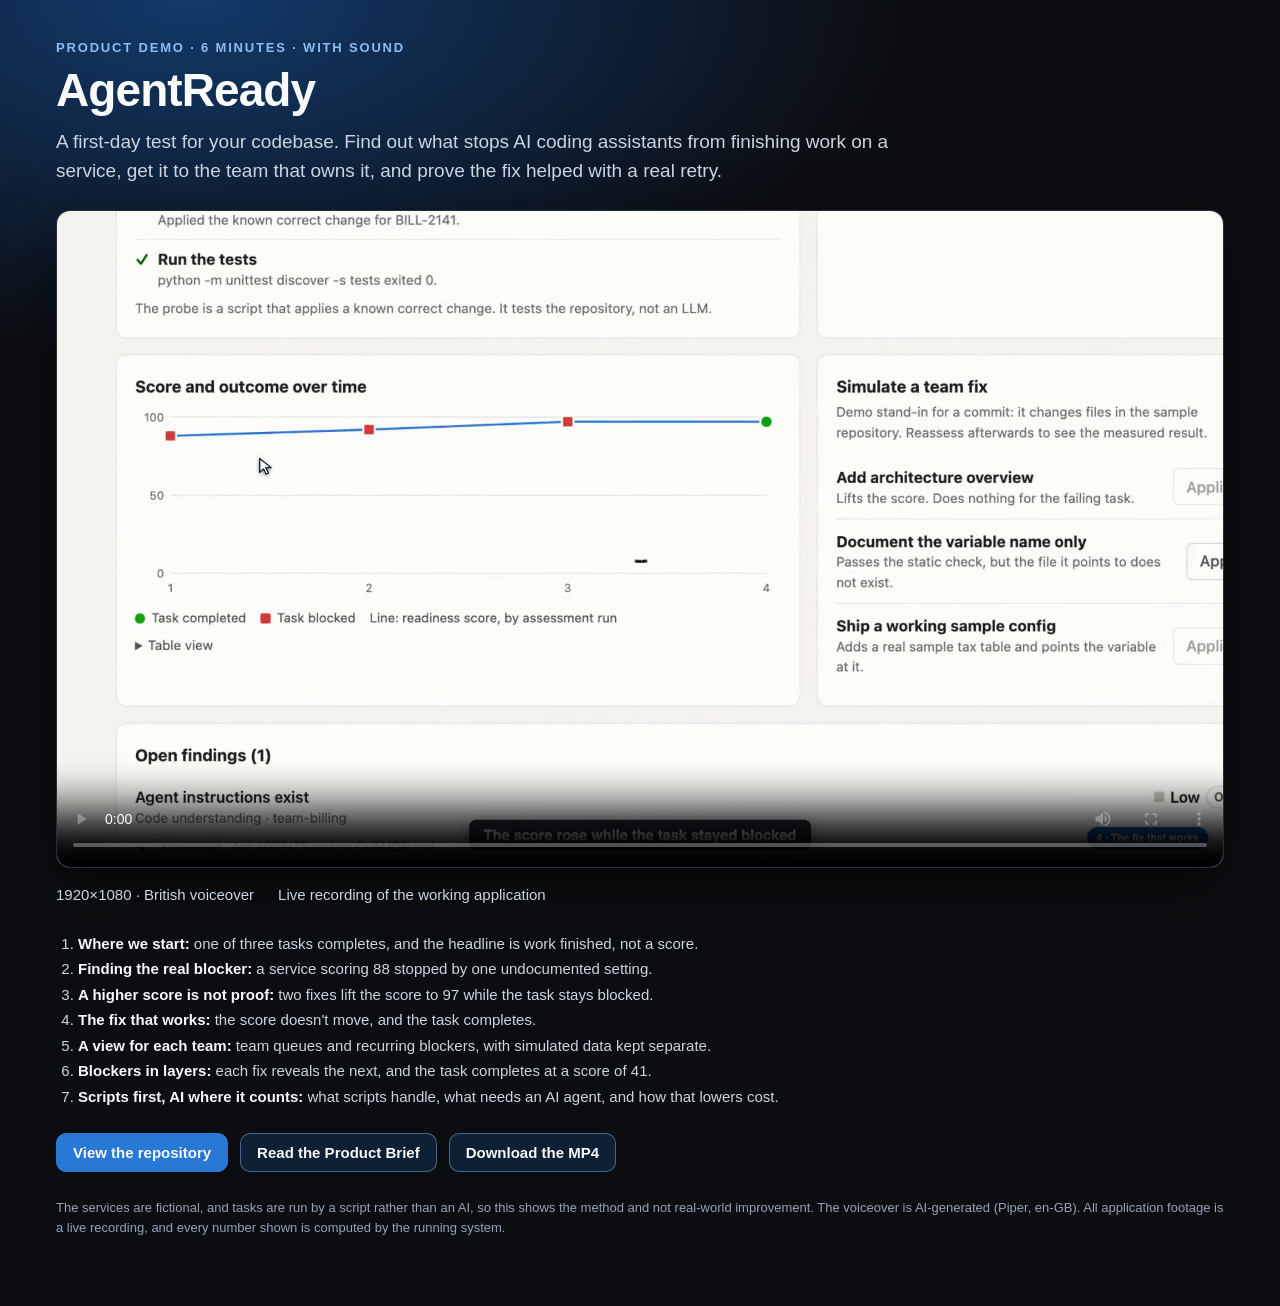
==== docs/index.html @ 405b9045 "Add scripts and AI split, cost section, four personas and updated demo" ====
<!doctype html>
<html lang="en">
<head>
  <meta charset="utf-8" />
  <meta name="viewport" content="width=device-width, initial-scale=1" />
  <title>AgentReady Demo</title>
  <meta name="description" content="Narrated product demo of AgentReady, an AI coding agent readiness assessment platform." />
  <style>
    :root { --bg: #0c0d10; --ink: #f8fafc; --muted: #8dbdf3; --soft: #cbd5e1; --brand: #2a78d6; }
    * { box-sizing: border-box; }
    body { margin: 0; background: radial-gradient(1200px 600px at 15% 0%, #123a6b 0%, var(--bg) 60%); color: var(--ink);
      font-family: Inter, -apple-system, BlinkMacSystemFont, "Segoe UI", Roboto, sans-serif; min-height: 100vh; }
    main { max-width: 1200px; margin: 0 auto; padding: 40px 16px 56px; }
    .kicker { color: var(--muted); font-size: 13px; letter-spacing: .14em; text-transform: uppercase; font-weight: 600; }
    h1 { font-size: clamp(30px, 5vw, 46px); margin: 8px 0 10px; letter-spacing: -.02em; }
    p.lead { color: var(--soft); font-size: clamp(16px, 2.2vw, 19px); line-height: 1.55; margin: 0 0 24px; max-width: 860px; }
    .player { background: #000; border-radius: 14px; overflow: hidden; box-shadow: 0 20px 60px rgba(0,0,0,.5); border: 1px solid rgba(141,189,243,.25); }
    video { display: block; width: 100%; height: auto; }
    .meta { display: flex; flex-wrap: wrap; gap: 10px 24px; margin-top: 18px; color: var(--soft); font-size: 15px; }
    .links { display: flex; flex-wrap: wrap; gap: 12px; margin-top: 24px; }
    .links a { color: var(--ink); text-decoration: none; background: rgba(42,120,214,.18); border: 1px solid rgba(141,189,243,.45);
      padding: 10px 16px; border-radius: 10px; font-weight: 600; font-size: 15px; }
    .links a.primary { background: var(--brand); border-color: var(--brand); }
    .links a:hover { filter: brightness(1.15); }
    ol { color: var(--soft); line-height: 1.7; font-size: 15px; padding-left: 22px; margin: 28px 0 0; }
    ol b { color: var(--ink); }
    .note { margin-top: 26px; font-size: 13px; color: #94a3b8; line-height: 1.5; }
  </style>
</head>
<body>
  <main>
    <div class="kicker">Product demo · 6 minutes · with sound</div>
    <h1>AgentReady</h1>
    <p class="lead">A first-day test for your codebase. Find out what stops AI coding assistants from finishing work on a service, get it to the team that owns it, and prove the fix helped with a real retry.</p>
    <div class="player">
      <video controls preload="metadata" playsinline poster="demo/agentready-poster.png">
        <source src="demo/agentready-demo.mp4" type="video/mp4" />
        Your browser can't play this video. <a href="demo/agentready-demo.mp4">Download the MP4</a>.
      </video>
    </div>
    <div class="meta">
      <span>1920×1080 · British voiceover</span>
      <span>Live recording of the working application</span>
    </div>
    <ol>
      <li><b>Where we start:</b> one of three tasks completes, and the headline is work finished, not a score.</li>
      <li><b>Finding the real blocker:</b> a service scoring 88 stopped by one undocumented setting.</li>
      <li><b>A higher score is not proof:</b> two fixes lift the score to 97 while the task stays blocked.</li>
      <li><b>The fix that works:</b> the score doesn't move, and the task completes.</li>
      <li><b>A view for each team:</b> team queues and recurring blockers, with simulated data kept separate.</li>
      <li><b>Blockers in layers:</b> each fix reveals the next, and the task completes at a score of 41.</li>
      <li><b>Scripts first, AI where it counts:</b> what scripts handle, what needs an AI agent, and how that lowers cost.</li>
    </ol>
    <div class="links">
      <a class="primary" href="https://github.com/arunks2804/agentready">View the repository</a>
      <a href="https://github.com/arunks2804/agentready/blob/main/PRODUCT_BRIEF.md">Read the Product Brief</a>
      <a href="demo/agentready-demo.mp4" download>Download the MP4</a>
    </div>
    <p class="note">The services are fictional, and tasks are run by a script rather than an AI, so this shows the method and not real-world improvement. The voiceover is AI-generated (Piper, en-GB). All application footage is a live recording, and every number shown is computed by the running system.</p>
  </main>
</body>
</html>
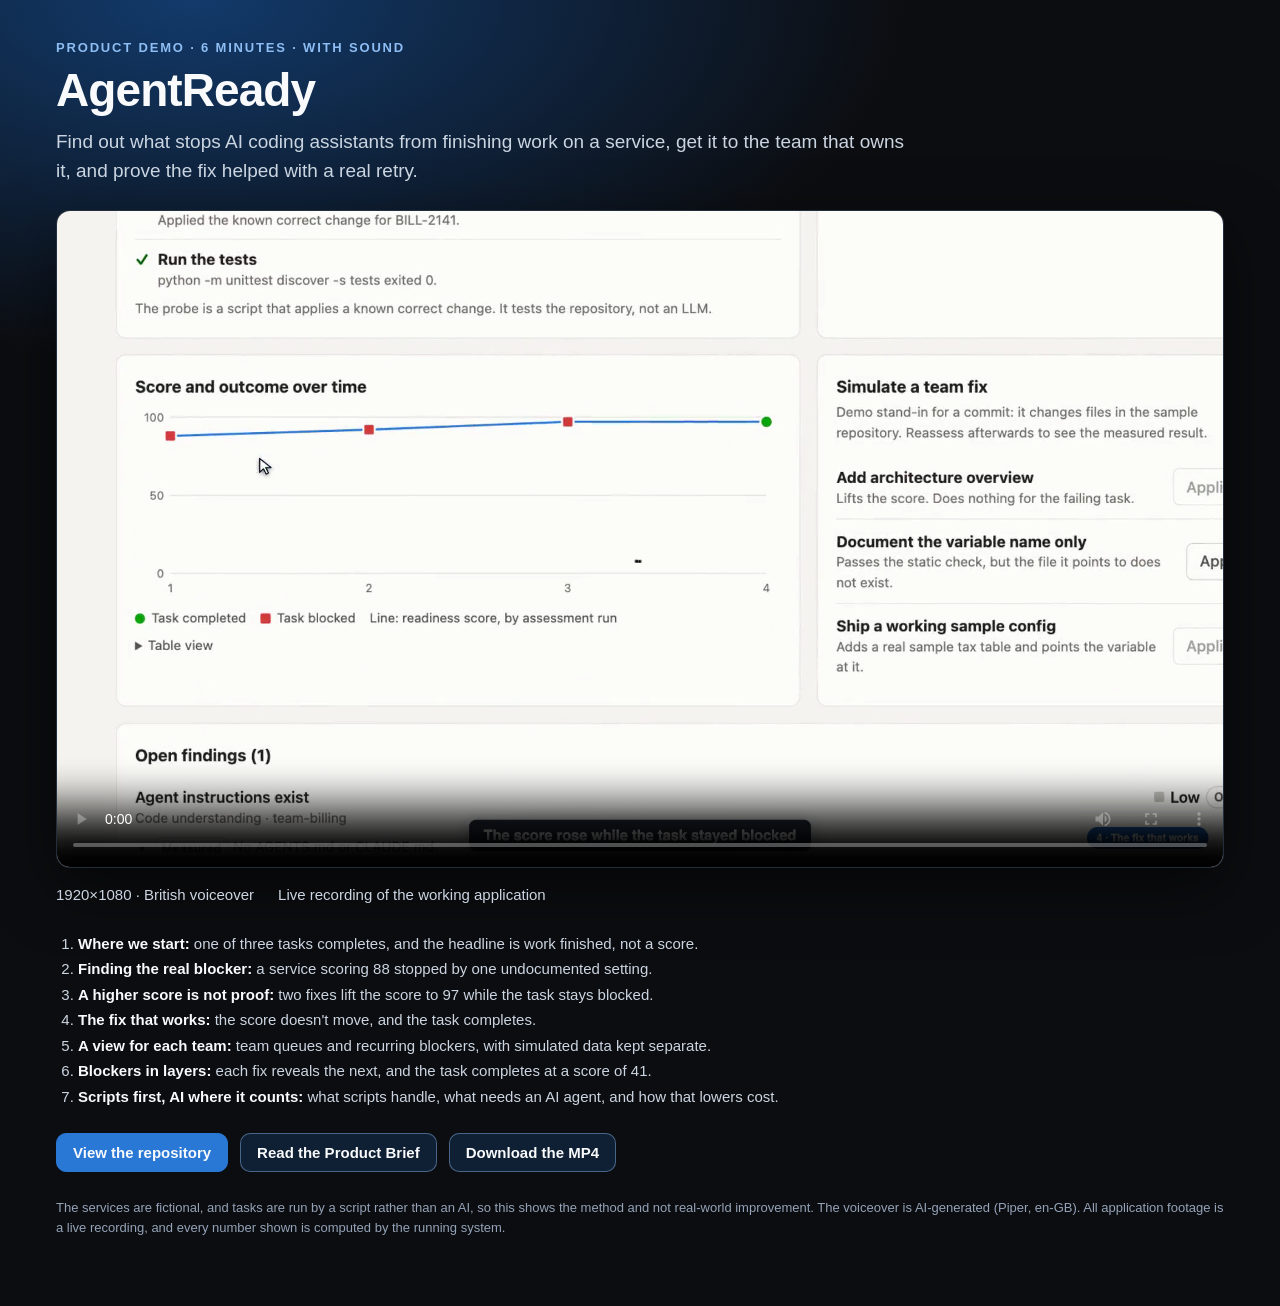
==== commit f69c54fb: "Replace the demo's first-day wording and re-record the video" ====
--- a/docs/index.html
+++ b/docs/index.html
@@ -31,7 +31,7 @@
   <main>
     <div class="kicker">Product demo · 6 minutes · with sound</div>
     <h1>AgentReady</h1>
-    <p class="lead">A first-day test for your codebase. Find out what stops AI coding assistants from finishing work on a service, get it to the team that owns it, and prove the fix helped with a real retry.</p>
+    <p class="lead">Find out what stops AI coding assistants from finishing work on a service, get it to the team that owns it, and prove the fix helped with a real retry.</p>
     <div class="player">
       <video controls preload="metadata" playsinline poster="demo/agentready-poster.png">
         <source src="demo/agentready-demo.mp4" type="video/mp4" />
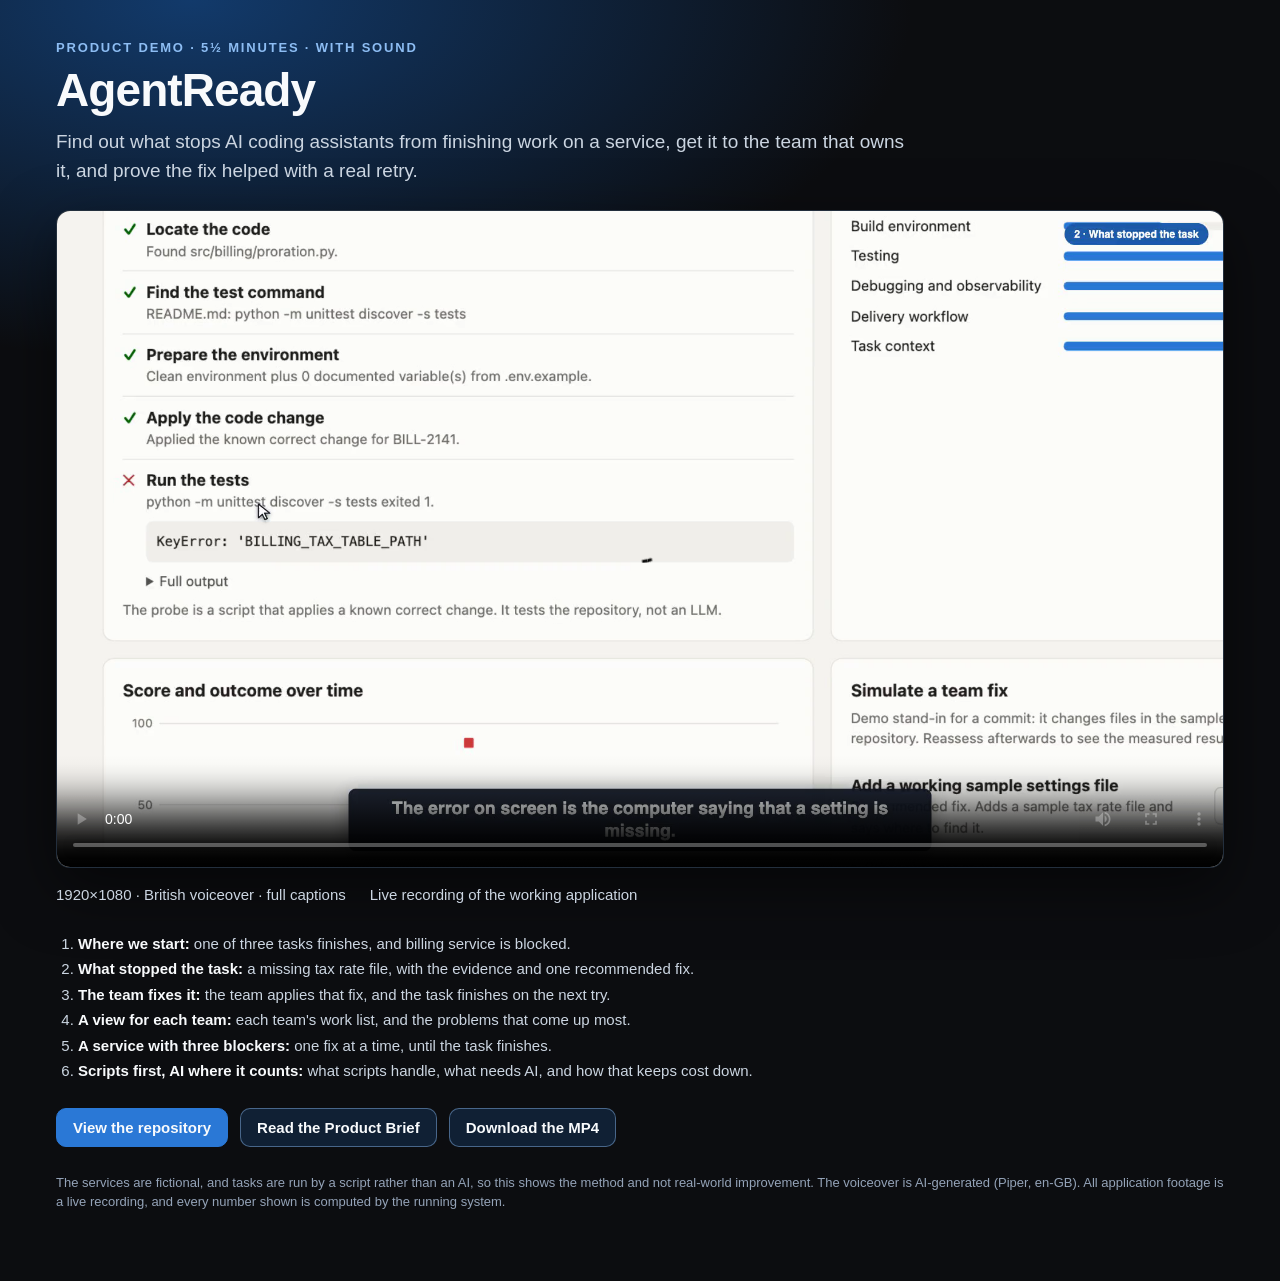
==== commit 4b30a88b: "Rewrite the demo around one recommended fix, with plain wording and full captions" ====
--- a/docs/index.html
+++ b/docs/index.html
@@ -29,7 +29,7 @@
 </head>
 <body>
   <main>
-    <div class="kicker">Product demo · 6 minutes · with sound</div>
+    <div class="kicker">Product demo · 5½ minutes · with sound</div>
     <h1>AgentReady</h1>
     <p class="lead">Find out what stops AI coding assistants from finishing work on a service, get it to the team that owns it, and prove the fix helped with a real retry.</p>
     <div class="player">
@@ -39,17 +39,16 @@
       </video>
     </div>
     <div class="meta">
-      <span>1920×1080 · British voiceover</span>
+      <span>1920×1080 · British voiceover · full captions</span>
       <span>Live recording of the working application</span>
     </div>
     <ol>
-      <li><b>Where we start:</b> one of three tasks completes, and the headline is work finished, not a score.</li>
-      <li><b>Finding the real blocker:</b> a service scoring 88 stopped by one undocumented setting.</li>
-      <li><b>A higher score is not proof:</b> two fixes lift the score to 97 while the task stays blocked.</li>
-      <li><b>The fix that works:</b> the score doesn't move, and the task completes.</li>
-      <li><b>A view for each team:</b> team queues and recurring blockers, with simulated data kept separate.</li>
-      <li><b>Blockers in layers:</b> each fix reveals the next, and the task completes at a score of 41.</li>
-      <li><b>Scripts first, AI where it counts:</b> what scripts handle, what needs an AI agent, and how that lowers cost.</li>
+      <li><b>Where we start:</b> one of three tasks finishes, and billing service is blocked.</li>
+      <li><b>What stopped the task:</b> a missing tax rate file, with the evidence and one recommended fix.</li>
+      <li><b>The team fixes it:</b> the team applies that fix, and the task finishes on the next try.</li>
+      <li><b>A view for each team:</b> each team's work list, and the problems that come up most.</li>
+      <li><b>A service with three blockers:</b> one fix at a time, until the task finishes.</li>
+      <li><b>Scripts first, AI where it counts:</b> what scripts handle, what needs AI, and how that keeps cost down.</li>
     </ol>
     <div class="links">
       <a class="primary" href="https://github.com/arunks2804/agentready">View the repository</a>
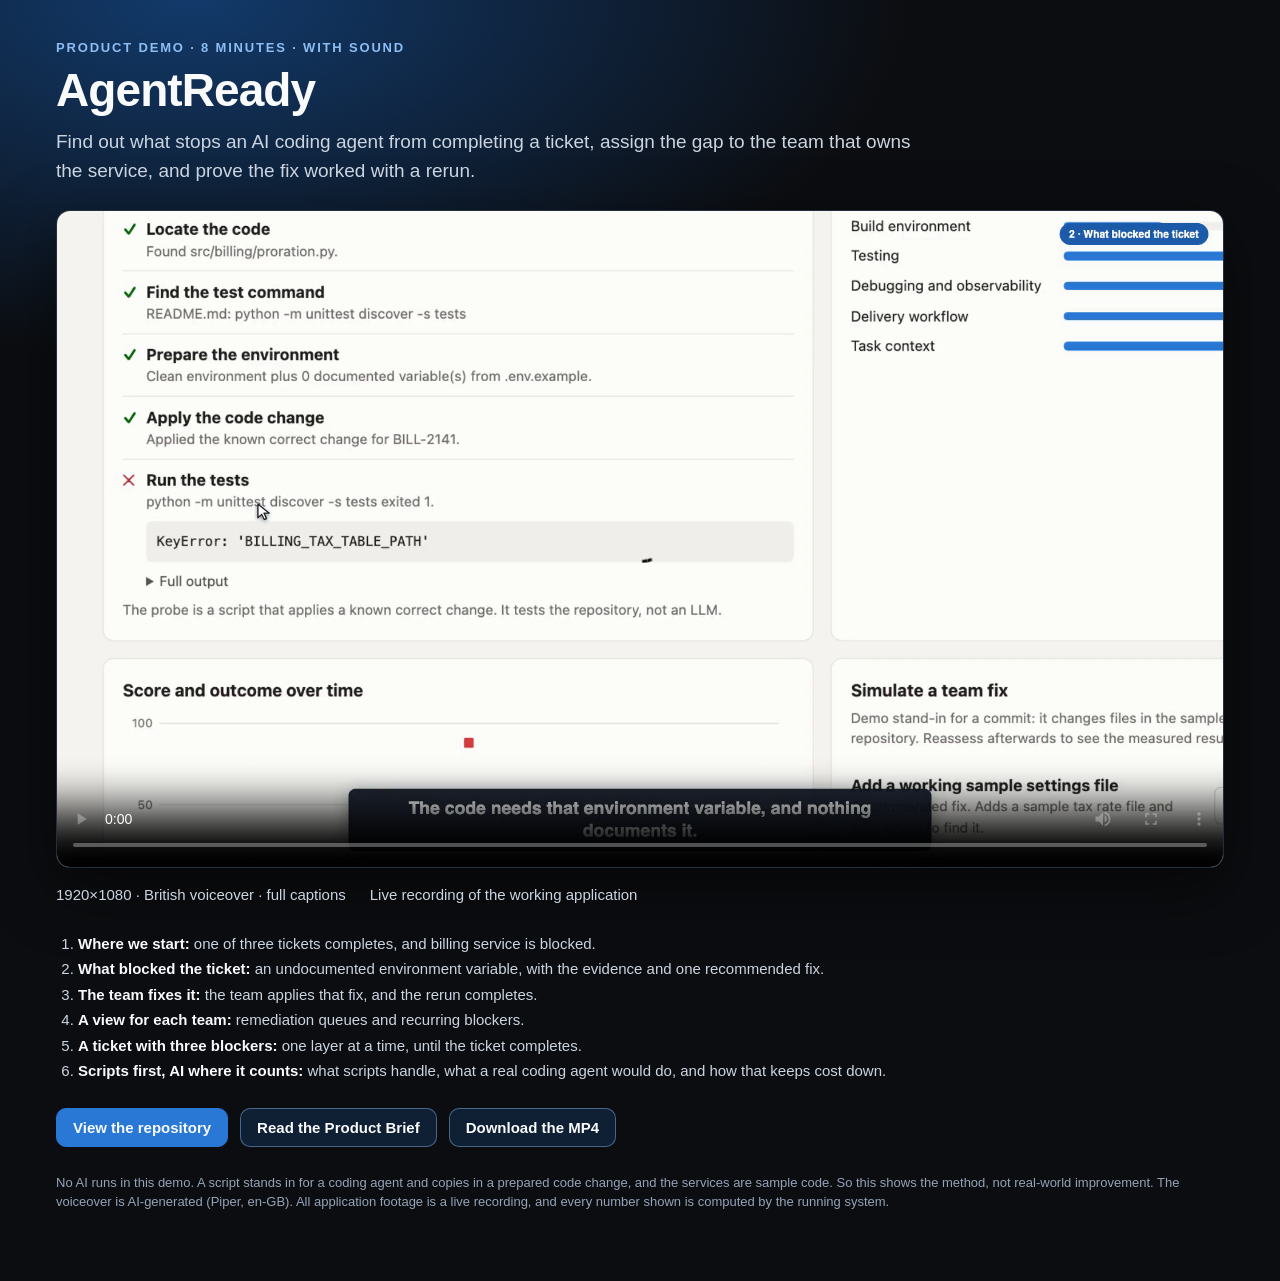
==== commit 53ef7111: "Re-record the demo with real terms and a clear script stand-in explanation" ====
--- a/docs/index.html
+++ b/docs/index.html
@@ -29,9 +29,9 @@
 </head>
 <body>
   <main>
-    <div class="kicker">Product demo · 5½ minutes · with sound</div>
+    <div class="kicker">Product demo · 8 minutes · with sound</div>
     <h1>AgentReady</h1>
-    <p class="lead">Find out what stops AI coding assistants from finishing work on a service, get it to the team that owns it, and prove the fix helped with a real retry.</p>
+    <p class="lead">Find out what stops an AI coding agent from completing a ticket, assign the gap to the team that owns the service, and prove the fix worked with a rerun.</p>
     <div class="player">
       <video controls preload="metadata" playsinline poster="demo/agentready-poster.png">
         <source src="demo/agentready-demo.mp4" type="video/mp4" />
@@ -43,19 +43,19 @@
       <span>Live recording of the working application</span>
     </div>
     <ol>
-      <li><b>Where we start:</b> one of three tasks finishes, and billing service is blocked.</li>
-      <li><b>What stopped the task:</b> a missing tax rate file, with the evidence and one recommended fix.</li>
-      <li><b>The team fixes it:</b> the team applies that fix, and the task finishes on the next try.</li>
-      <li><b>A view for each team:</b> each team's work list, and the problems that come up most.</li>
-      <li><b>A service with three blockers:</b> one fix at a time, until the task finishes.</li>
-      <li><b>Scripts first, AI where it counts:</b> what scripts handle, what needs AI, and how that keeps cost down.</li>
+      <li><b>Where we start:</b> one of three tickets completes, and billing service is blocked.</li>
+      <li><b>What blocked the ticket:</b> an undocumented environment variable, with the evidence and one recommended fix.</li>
+      <li><b>The team fixes it:</b> the team applies that fix, and the rerun completes.</li>
+      <li><b>A view for each team:</b> remediation queues and recurring blockers.</li>
+      <li><b>A ticket with three blockers:</b> one layer at a time, until the ticket completes.</li>
+      <li><b>Scripts first, AI where it counts:</b> what scripts handle, what a real coding agent would do, and how that keeps cost down.</li>
     </ol>
     <div class="links">
       <a class="primary" href="https://github.com/arunks2804/agentready">View the repository</a>
       <a href="https://github.com/arunks2804/agentready/blob/main/PRODUCT_BRIEF.md">Read the Product Brief</a>
       <a href="demo/agentready-demo.mp4" download>Download the MP4</a>
     </div>
-    <p class="note">The services are fictional, and tasks are run by a script rather than an AI, so this shows the method and not real-world improvement. The voiceover is AI-generated (Piper, en-GB). All application footage is a live recording, and every number shown is computed by the running system.</p>
+    <p class="note">No AI runs in this demo. A script stands in for a coding agent and copies in a prepared code change, and the services are sample code. So this shows the method, not real-world improvement. The voiceover is AI-generated (Piper, en-GB). All application footage is a live recording, and every number shown is computed by the running system.</p>
   </main>
 </body>
 </html>
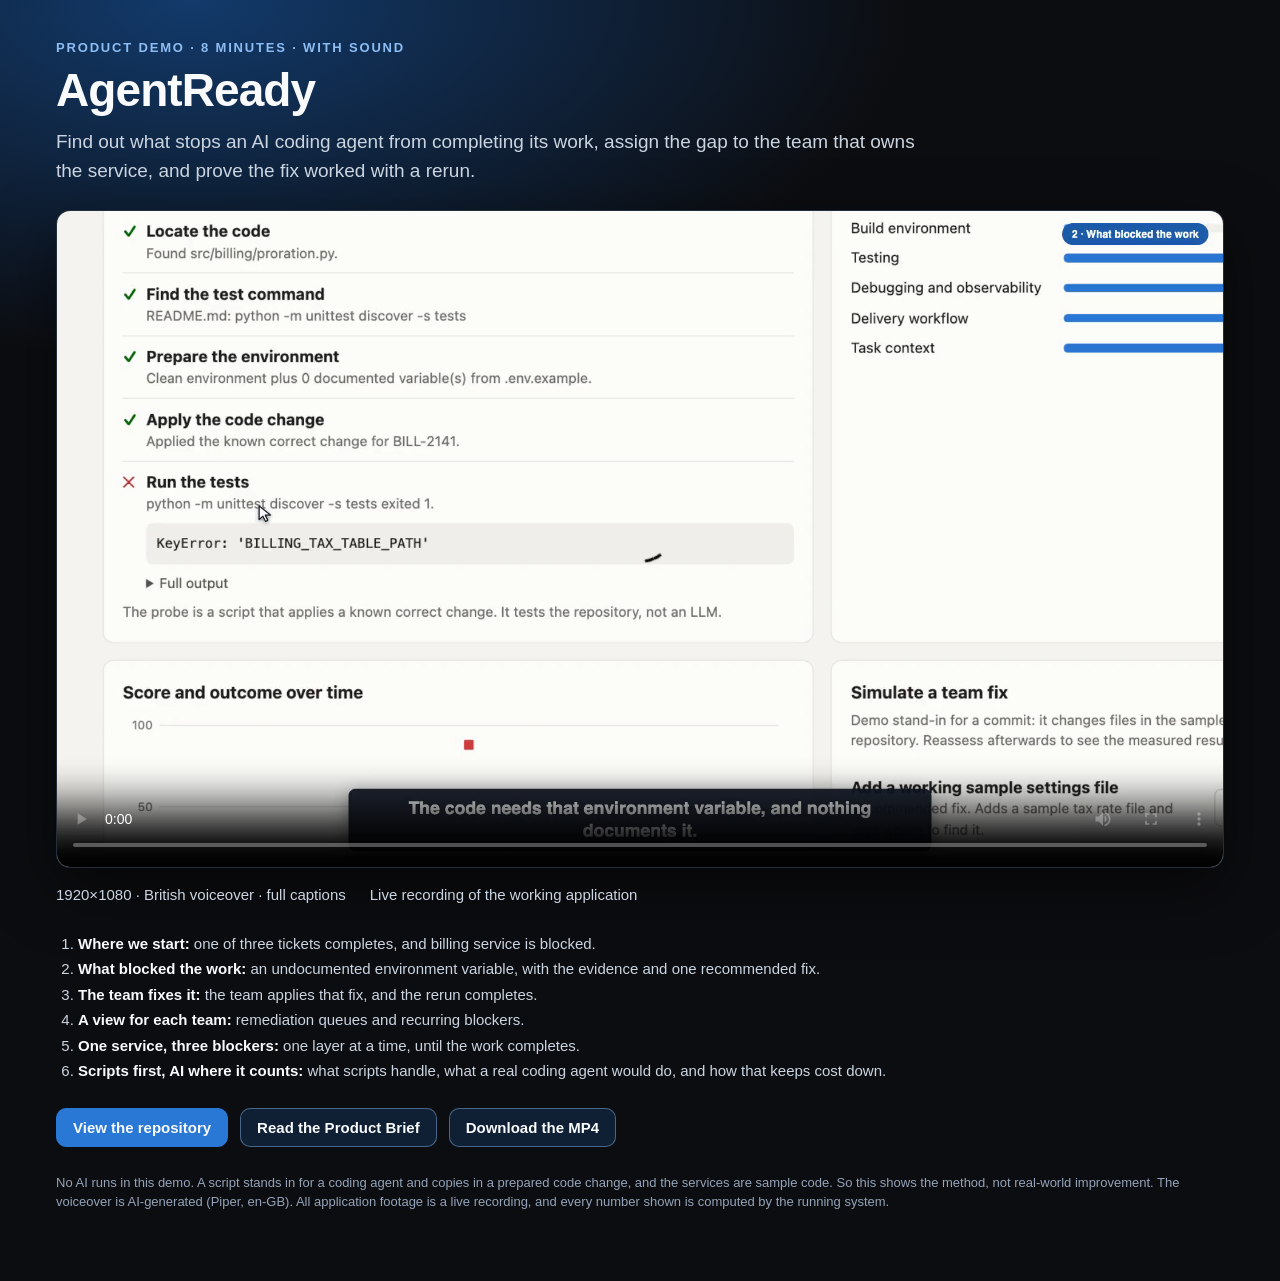
==== commit 158a5ee2: "Re-record the demo with the ticket definition and simpler narration" ====
--- a/docs/index.html
+++ b/docs/index.html
@@ -31,7 +31,7 @@
   <main>
     <div class="kicker">Product demo · 8 minutes · with sound</div>
     <h1>AgentReady</h1>
-    <p class="lead">Find out what stops an AI coding agent from completing a ticket, assign the gap to the team that owns the service, and prove the fix worked with a rerun.</p>
+    <p class="lead">Find out what stops an AI coding agent from completing its work, assign the gap to the team that owns the service, and prove the fix worked with a rerun.</p>
     <div class="player">
       <video controls preload="metadata" playsinline poster="demo/agentready-poster.png">
         <source src="demo/agentready-demo.mp4" type="video/mp4" />
@@ -44,10 +44,10 @@
     </div>
     <ol>
       <li><b>Where we start:</b> one of three tickets completes, and billing service is blocked.</li>
-      <li><b>What blocked the ticket:</b> an undocumented environment variable, with the evidence and one recommended fix.</li>
+      <li><b>What blocked the work:</b> an undocumented environment variable, with the evidence and one recommended fix.</li>
       <li><b>The team fixes it:</b> the team applies that fix, and the rerun completes.</li>
       <li><b>A view for each team:</b> remediation queues and recurring blockers.</li>
-      <li><b>A ticket with three blockers:</b> one layer at a time, until the ticket completes.</li>
+      <li><b>One service, three blockers:</b> one layer at a time, until the work completes.</li>
       <li><b>Scripts first, AI where it counts:</b> what scripts handle, what a real coding agent would do, and how that keeps cost down.</li>
     </ol>
     <div class="links">
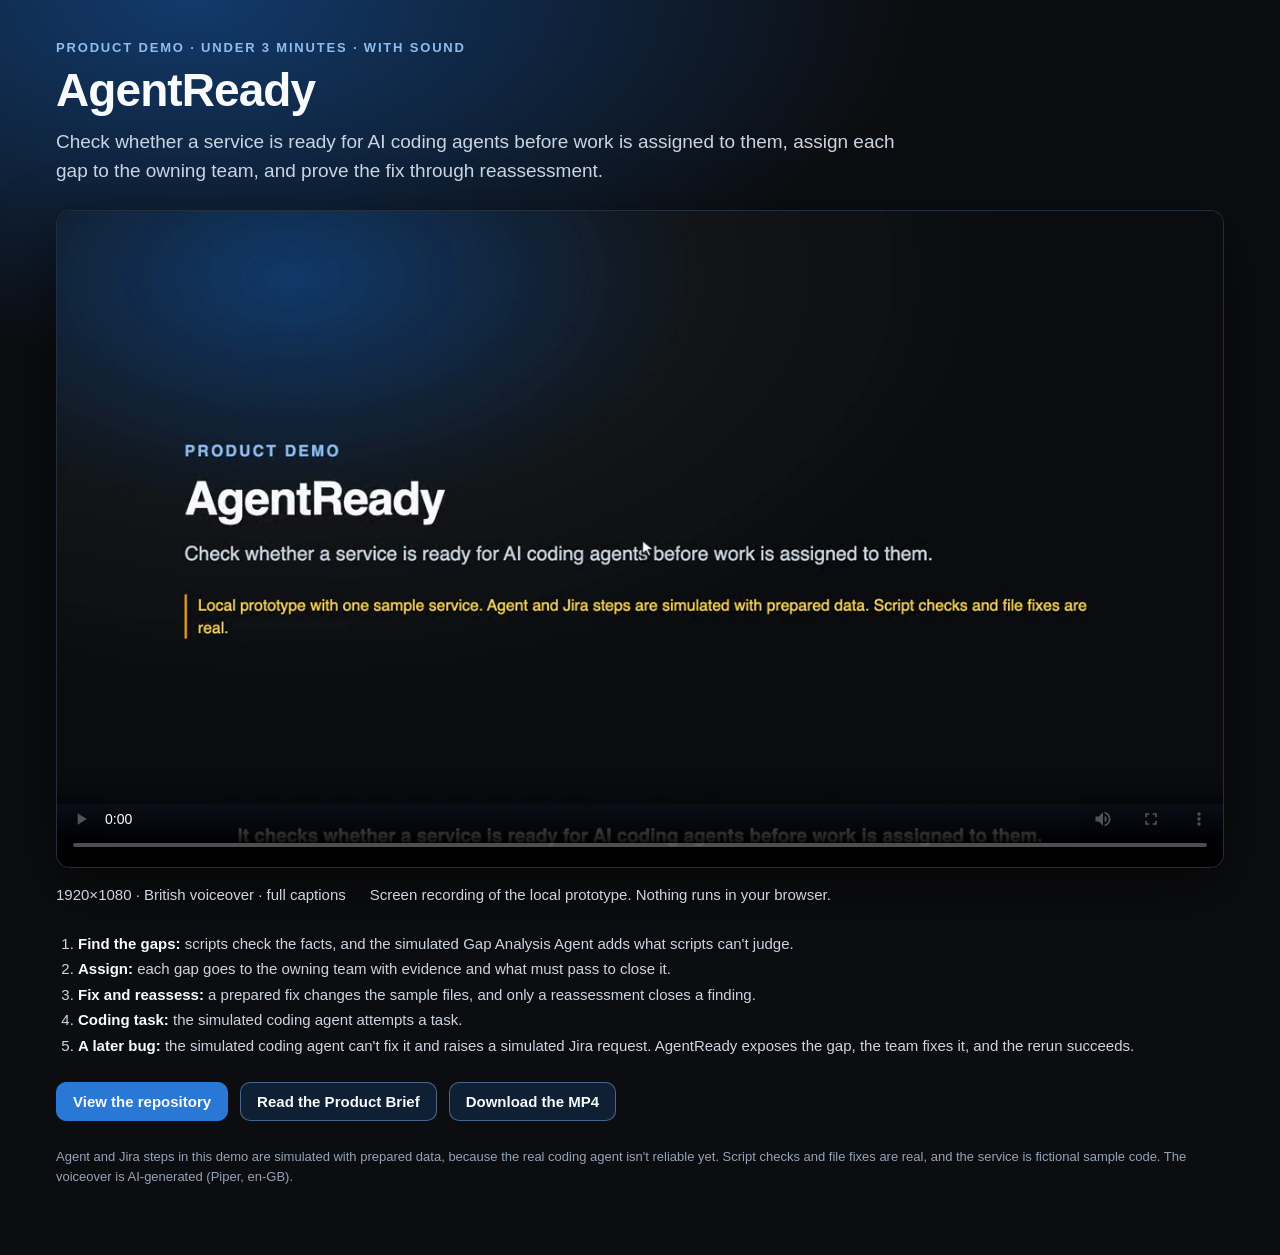
==== commit b20da0a0: "Redesign around Notifications Service with a labelled simulation Add a clean header and focused read" ====
--- a/docs/index.html
+++ b/docs/index.html
@@ -29,9 +29,9 @@
 </head>
 <body>
   <main>
-    <div class="kicker">Product demo · 8 minutes · with sound</div>
+    <div class="kicker">Product demo · under 3 minutes · with sound</div>
     <h1>AgentReady</h1>
-    <p class="lead">Find out what stops an AI coding agent from completing its work, assign the gap to the team that owns the service, and prove the fix worked with a rerun.</p>
+    <p class="lead">Check whether a service is ready for AI coding agents before work is assigned to them, assign each gap to the owning team, and prove the fix through reassessment.</p>
     <div class="player">
       <video controls preload="metadata" playsinline poster="demo/agentready-poster.png">
         <source src="demo/agentready-demo.mp4" type="video/mp4" />
@@ -40,22 +40,21 @@
     </div>
     <div class="meta">
       <span>1920×1080 · British voiceover · full captions</span>
-      <span>Live recording of the working application</span>
+      <span>Screen recording of the local prototype. Nothing runs in your browser.</span>
     </div>
     <ol>
-      <li><b>Where we start:</b> one of three tickets completes, and billing service is blocked.</li>
-      <li><b>What blocked the work:</b> an undocumented environment variable, with the evidence and one recommended fix.</li>
-      <li><b>The team fixes it:</b> the team applies that fix, and the rerun completes.</li>
-      <li><b>A view for each team:</b> remediation queues and recurring blockers.</li>
-      <li><b>One service, three blockers:</b> one layer at a time, until the work completes.</li>
-      <li><b>Scripts first, AI where it counts:</b> what scripts handle, what a real coding agent would do, and how that keeps cost down.</li>
+      <li><b>Find the gaps:</b> scripts check the facts, and the simulated Gap Analysis Agent adds what scripts can't judge.</li>
+      <li><b>Assign:</b> each gap goes to the owning team with evidence and what must pass to close it.</li>
+      <li><b>Fix and reassess:</b> a prepared fix changes the sample files, and only a reassessment closes a finding.</li>
+      <li><b>Coding task:</b> the simulated coding agent attempts a task.</li>
+      <li><b>A later bug:</b> the simulated coding agent can't fix it and raises a simulated Jira request. AgentReady exposes the gap, the team fixes it, and the rerun succeeds.</li>
     </ol>
     <div class="links">
       <a class="primary" href="https://github.com/arunks2804/agentready">View the repository</a>
       <a href="https://github.com/arunks2804/agentready/blob/main/PRODUCT_BRIEF.md">Read the Product Brief</a>
       <a href="demo/agentready-demo.mp4" download>Download the MP4</a>
     </div>
-    <p class="note">No AI runs in this demo. A script stands in for a coding agent and copies in a prepared code change, and the services are sample code. So this shows the method, not real-world improvement. The voiceover is AI-generated (Piper, en-GB). All application footage is a live recording, and every number shown is computed by the running system.</p>
+    <p class="note">Agent and Jira steps in this demo are simulated with prepared data, because the real coding agent isn't reliable yet. Script checks and file fixes are real, and the service is fictional sample code. The voiceover is AI-generated (Piper, en-GB).</p>
   </main>
 </body>
 </html>
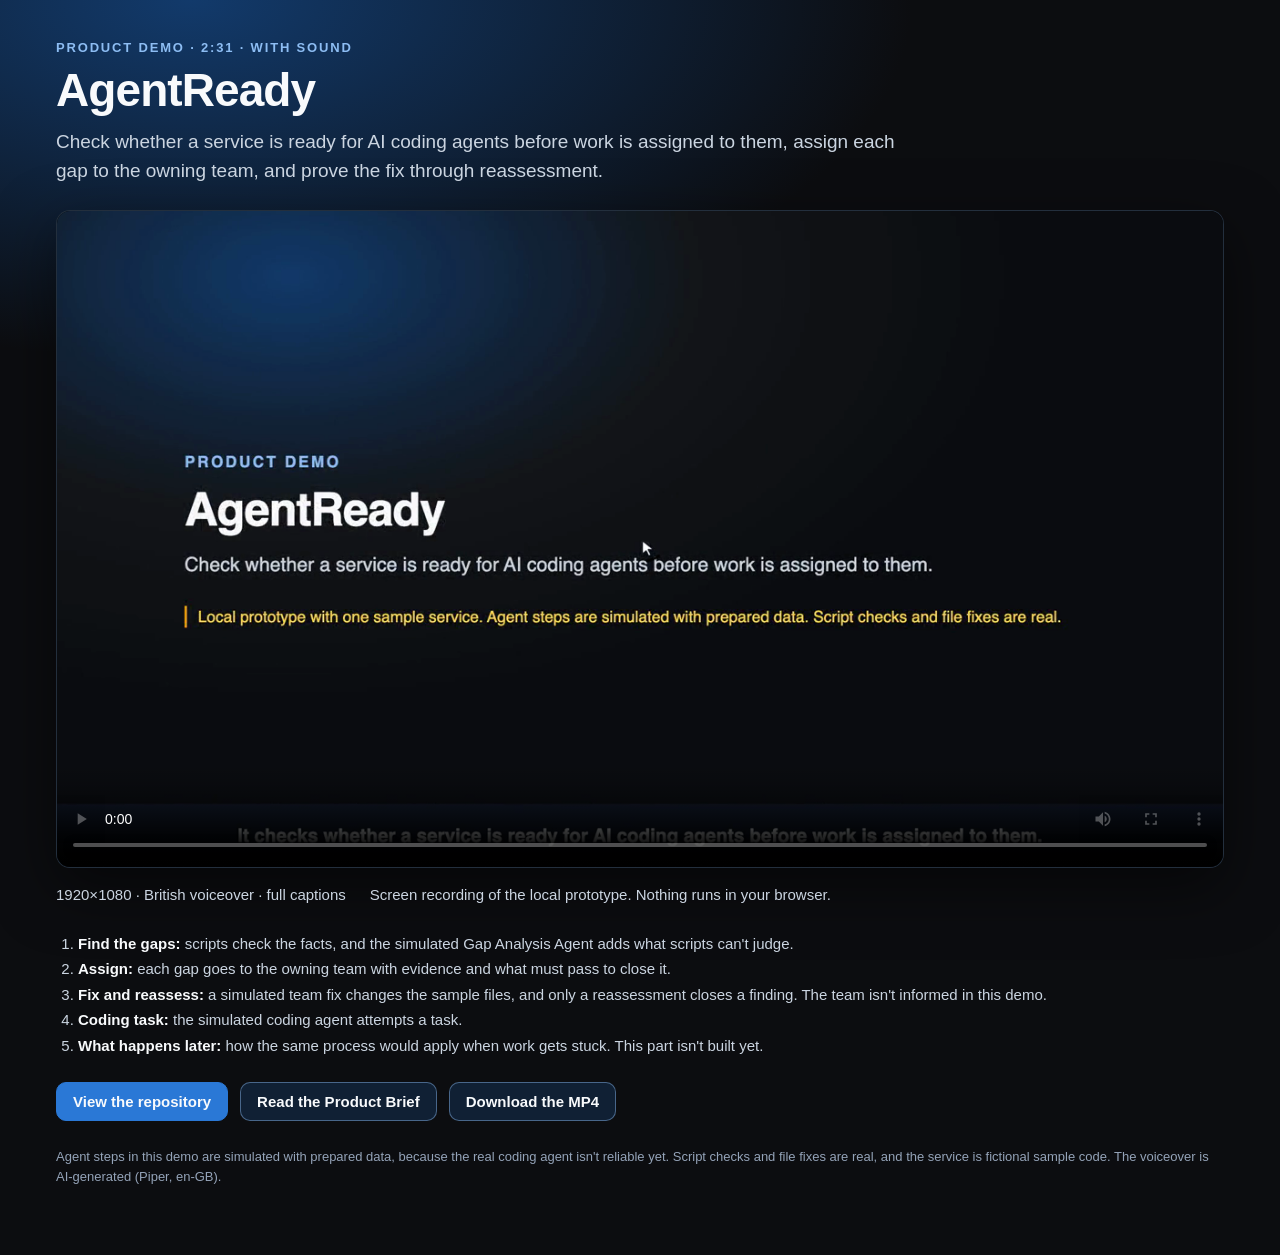
==== commit 222f76ce: "Focus the demo on the first assessment and restore the full brief Remove the simulated bug scenario," ====
--- a/docs/index.html
+++ b/docs/index.html
@@ -29,7 +29,7 @@
 </head>
 <body>
   <main>
-    <div class="kicker">Product demo · under 3 minutes · with sound</div>
+    <div class="kicker">Product demo · 2:31 · with sound</div>
     <h1>AgentReady</h1>
     <p class="lead">Check whether a service is ready for AI coding agents before work is assigned to them, assign each gap to the owning team, and prove the fix through reassessment.</p>
     <div class="player">
@@ -45,16 +45,16 @@
     <ol>
       <li><b>Find the gaps:</b> scripts check the facts, and the simulated Gap Analysis Agent adds what scripts can't judge.</li>
       <li><b>Assign:</b> each gap goes to the owning team with evidence and what must pass to close it.</li>
-      <li><b>Fix and reassess:</b> a prepared fix changes the sample files, and only a reassessment closes a finding.</li>
+      <li><b>Fix and reassess:</b> a simulated team fix changes the sample files, and only a reassessment closes a finding. The team isn't informed in this demo.</li>
       <li><b>Coding task:</b> the simulated coding agent attempts a task.</li>
-      <li><b>A later bug:</b> the simulated coding agent can't fix it and raises a simulated Jira request. AgentReady exposes the gap, the team fixes it, and the rerun succeeds.</li>
+      <li><b>What happens later:</b> how the same process would apply when work gets stuck. This part isn't built yet.</li>
     </ol>
     <div class="links">
       <a class="primary" href="https://github.com/arunks2804/agentready">View the repository</a>
       <a href="https://github.com/arunks2804/agentready/blob/main/PRODUCT_BRIEF.md">Read the Product Brief</a>
       <a href="demo/agentready-demo.mp4" download>Download the MP4</a>
     </div>
-    <p class="note">Agent and Jira steps in this demo are simulated with prepared data, because the real coding agent isn't reliable yet. Script checks and file fixes are real, and the service is fictional sample code. The voiceover is AI-generated (Piper, en-GB).</p>
+    <p class="note">Agent steps in this demo are simulated with prepared data, because the real coding agent isn't reliable yet. Script checks and file fixes are real, and the service is fictional sample code. The voiceover is AI-generated (Piper, en-GB).</p>
   </main>
 </body>
 </html>
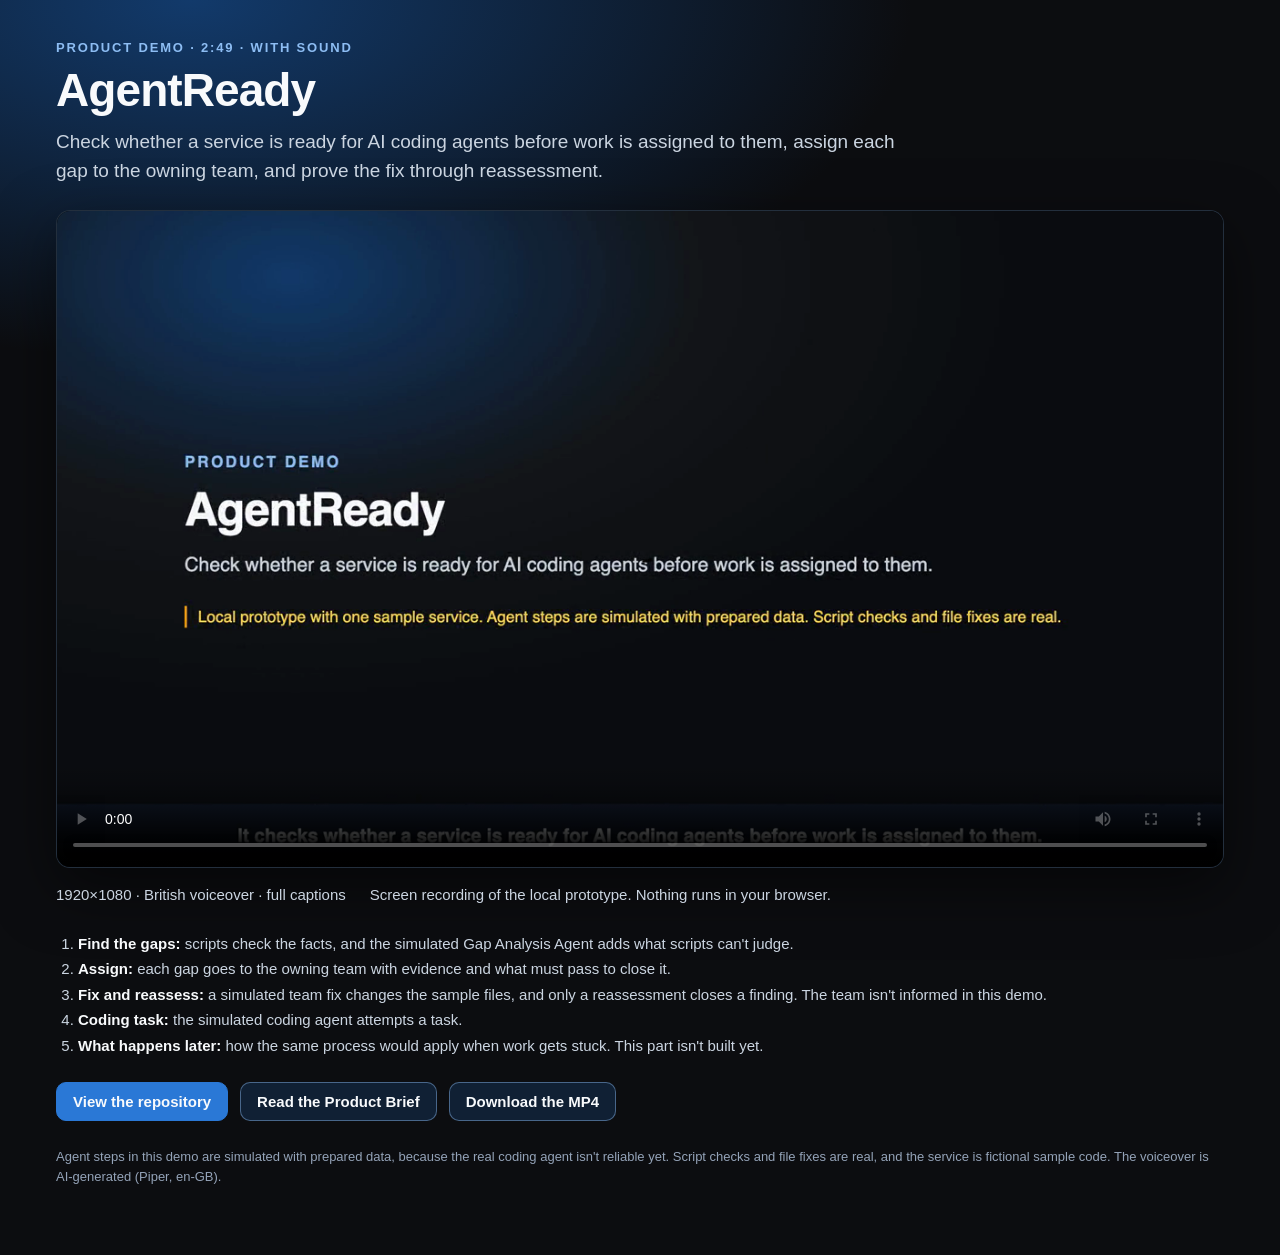
==== commit 43bccff3: "End the demo on the product proposition Replace the closing screen with a conclusion slide, update t" ====
--- a/docs/index.html
+++ b/docs/index.html
@@ -29,7 +29,7 @@
 </head>
 <body>
   <main>
-    <div class="kicker">Product demo · 2:31 · with sound</div>
+    <div class="kicker">Product demo · 2:49 · with sound</div>
     <h1>AgentReady</h1>
     <p class="lead">Check whether a service is ready for AI coding agents before work is assigned to them, assign each gap to the owning team, and prove the fix through reassessment.</p>
     <div class="player">
